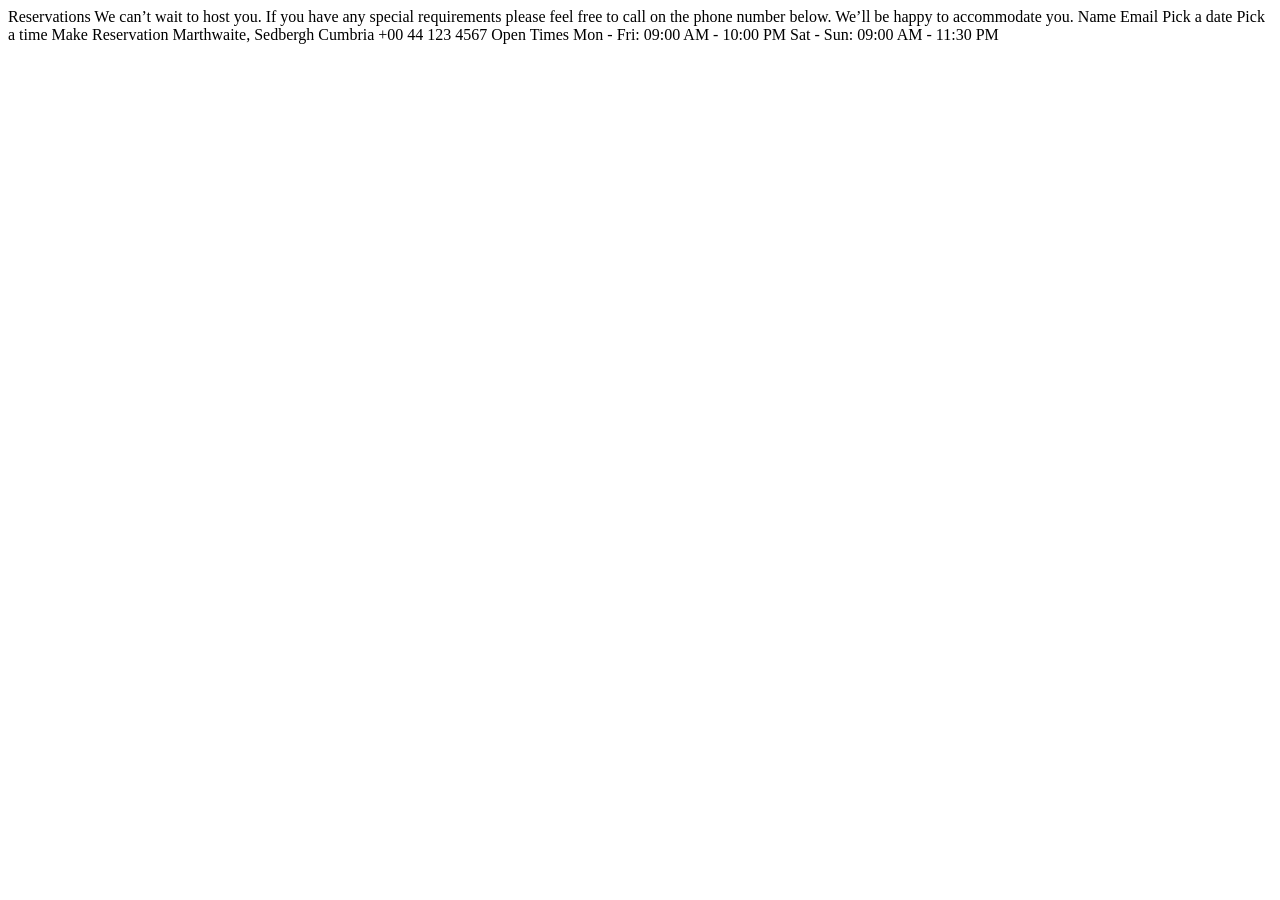
==== starter-code/booking.html @ 2c785da1 "first commit" ====
<!DOCTYPE html>
<html lang="en">
<head>
  <meta charset="UTF-8">
  <meta name="viewport" content="width=device-width, initial-scale=1.0">

  <link rel="icon" type="image/png" sizes="32x32" href="./images/favicon-32x32.png">
  
  <title>Frontend Mentor | Dine Website Challenge</title>
</head>
<body>

  Reservations

  We can’t wait to host you. If you have any special requirements please feel free to 
  call on the phone number below. We’ll be happy to accommodate you.



  Name
  Email
  Pick a date
  Pick a time

  Make Reservation



  Marthwaite, Sedbergh
  Cumbria
  +00 44 123 4567

  Open Times
  Mon - Fri: 09:00 AM - 10:00 PM
  Sat - Sun: 09:00 AM - 11:30 PM

</body>
</html>
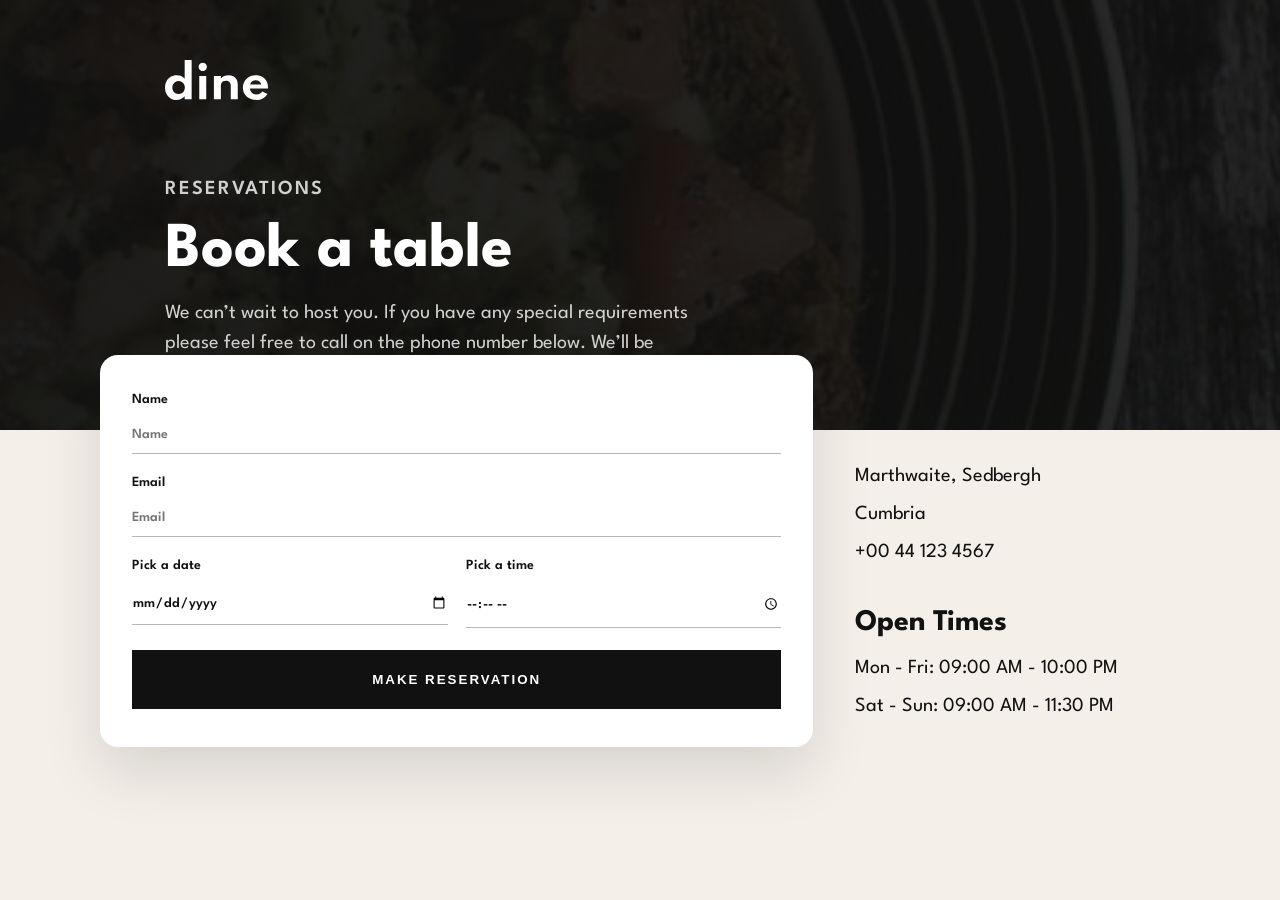
==== commit ff67f54f: "Add booking page and CTA links" ====
--- a/starter-code/booking.html
+++ b/starter-code/booking.html
@@ -5,34 +5,68 @@
   <meta name="viewport" content="width=device-width, initial-scale=1.0">
 
   <link rel="icon" type="image/png" sizes="32x32" href="./images/favicon-32x32.png">
-  
-  <title>Frontend Mentor | Dine Website Challenge</title>
+  <link rel="stylesheet" href="./styles.css">
+  <link rel="preconnect" href="https://fonts.googleapis.com">
+  <link rel="preconnect" href="https://fonts.gstatic.com" crossorigin>
+  <link href="https://fonts.googleapis.com/css2?family=League+Spartan:wght@100..900&display=swap" rel="stylesheet">
+
+  <title>Dine | Book a Table</title>
 </head>
-<body>
+<body class="booking-page">
+  <header class="booking-hero">
+    <div class="booking-topbar">
+      <a href="./index.html" class="logo-link" aria-label="Go back to home page">
+        <img src="./images/logo.svg" alt="Dine logo">
+      </a>
+    </div>
 
-  Reservations
+    <div class="booking-intro">
+      <p class="eyebrow">Reservations</p>
+      <h1>Book a table</h1>
+      <p>We can’t wait to host you. If you have any special requirements please feel free to call on the phone number below. We’ll be happy to accommodate you.</p>
+    </div>
+  </header>
 
-  We can’t wait to host you. If you have any special requirements please feel free to 
-  call on the phone number below. We’ll be happy to accommodate you.
+  <main class="booking-shell">
+    <section class="reservation-card" aria-label="Booking form">
+      <form class="reservation-form">
+        <label class="field">
+          <span>Name</span>
+          <input type="text" name="name" placeholder="Name" required>
+        </label>
 
+        <label class="field">
+          <span>Email</span>
+          <input type="email" name="email" placeholder="Email" required>
+        </label>
 
+        <div class="field-row">
+          <label class="field">
+            <span>Pick a date</span>
+            <input type="date" name="date" required>
+          </label>
 
-  Name
-  Email
-  Pick a date
-  Pick a time
+          <label class="field">
+            <span>Pick a time</span>
+            <input type="time" name="time" required>
+          </label>
+        </div>
 
-  Make Reservation
+        <button type="submit" class="primary-btn">Make Reservation</button>
+      </form>
+    </section>
 
+    <aside class="booking-info" aria-label="Restaurant information">
+      <p class="address-line">Marthwaite, Sedbergh</p>
+      <p class="address-line">Cumbria</p>
+      <p class="address-line">+00 44 123 4567</p>
 
-
-  Marthwaite, Sedbergh
-  Cumbria
-  +00 44 123 4567
-
-  Open Times
-  Mon - Fri: 09:00 AM - 10:00 PM
-  Sat - Sun: 09:00 AM - 11:30 PM
-
+      <div class="opening-hours">
+        <h2>Open Times</h2>
+        <p>Mon - Fri: 09:00 AM - 10:00 PM</p>
+        <p>Sat - Sun: 09:00 AM - 11:30 PM</p>
+      </div>
+    </aside>
+  </main>
 </body>
 </html>
--- a/starter-code/styles.css
+++ b/starter-code/styles.css
@@ -0,0 +1,437 @@
+* {
+    margin: 0;
+    padding: 0;
+    box-sizing: border-box;
+}
+
+body {
+    background-color: hsl(0, 69%, 3%);
+    font-family: "League Spartan", sans-serif;
+}
+
+.hero {
+    background-image:
+
+        linear-gradient(to right,
+            black 38%,
+            rgba(50, 50, 50, 0.2)38%,
+            rgba(50, 50, 50, 0.2)100%),
+        url("./images/homepage/hero-bg-desktop.jpg");
+    background-repeat: no-repeat;
+    background-size: cover;
+
+}
+
+.hero-header {
+    padding: 65px 0px 198px 165px;
+    display: flex;
+    flex-direction: column;
+    gap: 153px;
+}
+
+.hero-content {
+    color: white;
+
+    h1 {
+        font-size: 80px;
+        font-weight: 300;
+        line-height: 1;
+        width: 508px;
+    }
+
+    p {
+        margin-top: 10px;
+        font-size: 20px;
+        font-weight: 400;
+        line-height: 1.5;
+        width: 445px;
+        margin-bottom: 40px;
+
+    }
+
+    .btn {
+        text-decoration: none;
+        color: white;
+        font-size: 17px;
+        font-weight: 600;
+        line-height: 95%;
+        border: 1px solid #FFFFFF;
+        padding: 24px 56px;
+        letter-spacing: 2.5px;
+        text-transform: uppercase;
+    }
+}
+
+.highlights {
+    display: flex;
+    flex-direction: column;
+    gap: 121px;
+    background-color: white;
+}
+
+.highlights-item {
+    display: flex;
+    gap: 125px;
+    padding-top: 200px;
+    padding-right: 165px;
+    padding-left: 165px;
+    background-image: url("./images/patterns/pattern-curve-top-right.svg");
+    background-repeat: no-repeat;
+    background-position: 0px 320px;
+}
+
+.highlight-content {
+    h2 {
+        font-size: 48px;
+        font-weight: 700;
+        line-height: 1;
+        width: 445px;
+        margin-top: 48px;
+    }
+
+    p {
+        font-size: 20px;
+        font-weight: 400;
+        line-height: 1.5;
+        width: 445px;
+        margin-top: 24px;
+    }
+
+}
+
+.highlight-image {
+    margin-top: -256px;
+}
+
+.highlight-item-reversed {
+    background-image: url("./images/patterns/pattern-curve-top-left.svg");
+    background-repeat: no-repeat;
+    background-position: 570px 320px;
+}
+
+.item-two {
+    display: flex;
+}
+
+.divide-lines {
+    margin-top: 300px;
+    margin-left: -30px;
+}
+
+.menu {
+    display: flex;
+    flex-direction: column;
+    gap: 121px;
+    background-color: black;
+    color: #FFFFFF;
+}
+
+.menu-item {
+    display: flex;
+    gap: 125px;
+    padding-top: 200px;
+    padding-right: 165px;
+    padding-left: 165px;
+    margin-bottom: 320px;
+}
+
+.menu-content {
+    width: 445px;
+    height: 210px;
+    margin-top: -35px;
+    display: flex;
+    flex-direction: column;
+    gap: 24px;
+
+    h2 {
+        font-size: 40px;
+        font-weight: 700;
+        line-height: 1;
+        width: 380;
+    }
+
+    p {
+        font-size: 19px;
+        font-weight: 400;
+        line-height: 1.5;
+        width: 445px;
+        margin-top: 24px;
+    }
+}
+
+.menu-item-list {
+    display: flex;
+    flex-direction: column;
+    align-items: flex-start;
+    gap: 24px;
+
+    h4 {
+        width: 306px;
+        height: 24px;
+        font-weight: 700;
+        font-size: 20px;
+        letter-spacing: -0.25px;
+    }
+
+    p {
+
+        width: 300px;
+        height: 39px;
+        font-weight: 400;
+        font-size: 13px;
+        line-height: 162.5%;
+
+    }
+
+}
+
+.top-menu {
+    display: flex;
+    flex-direction: row;
+    align-items: center;
+    gap: 40px;
+    width: 540px;
+    height: 96px;
+}
+
+.middle-menu {
+    display: flex;
+    flex-direction: row;
+    align-items: center;
+    gap: 40px;
+    width: 540px;
+    height: 96px;
+}
+
+.bottom-menu {
+    display: flex;
+    flex-direction: row;
+    align-items: center;
+    gap: 40px;
+    width: 540px;
+    height: 96px;
+}
+
+.line {
+    display: flex;
+}
+
+.Family-Gathering {
+    display: flex;
+    flex-direction: column;
+    gap: 121px;
+    background-color: white;
+}
+
+.Family-item {
+    display: flex;
+    gap: 125px;
+    padding-top: 200px;
+    padding-right: 165px;
+    padding-left: 165px;
+    background-image: url("./images/patterns/pattern-curve-top-right.svg");
+    background-repeat: no-repeat;
+    background-position: -350px 0px;
+}
+
+.Family-space {
+    display: flex;
+    flex-direction: column;
+    align-items: flex-start;
+    padding: 0px;
+    gap: 80px;
+
+    h2 {
+        font-size: 48px;
+        font-weight: 700;
+        line-height: 1;
+        width: 445px;
+        margin-top: 48px;
+    }
+
+    p {
+        font-size: 19px;
+        font-weight: 400;
+        line-height: 1.5;
+        width: 445px;
+        margin-top: 24px;
+    }
+
+    .btn {
+        text-decoration: none;
+        color: white;
+        font-size: 17px;
+        font-weight: 600;
+        line-height: 95%;
+        border: 1px solid black;
+        padding: 24px 56px;
+        letter-spacing: 2.5px;
+        text-transform: uppercase;
+        background-color: black;
+    }
+}
+
+.divides-lines {
+    margin-top: -26px;
+    margin-left: -1283px;
+}
+
+.Family-content {
+    display: flex;
+    flex-direction: column;
+    gap: 10px;
+}
+
+.booking-page {
+    background: #f4efe9;
+    color: #111111;
+}
+
+.booking-hero {
+    background:
+        linear-gradient(to right, rgba(17, 17, 17, 0.8), rgba(17, 17, 17, 0.6)),
+        url("./images/homepage/ready-bg-desktop.jpg") center/cover no-repeat;
+    min-height: 430px;
+    padding: 60px 165px 0;
+    color: #ffffff;
+}
+
+.booking-topbar {
+    display: flex;
+    align-items: center;
+}
+
+.logo-link {
+    display: inline-block;
+}
+
+.booking-intro {
+    max-width: 540px;
+    padding-top: 70px;
+}
+
+.eyebrow {
+    font-size: 14px;
+    font-weight: 600;
+    letter-spacing: 2px;
+    text-transform: uppercase;
+    margin-bottom: 18px;
+}
+
+.booking-intro h1 {
+    font-size: 64px;
+    font-weight: 700;
+    line-height: 0.9;
+    margin-bottom: 18px;
+}
+
+.booking-intro p {
+    font-size: 20px;
+    line-height: 1.5;
+    color: rgba(255, 255, 255, 0.8);
+}
+
+.booking-shell {
+    max-width: 1120px;
+    margin: -75px auto 80px;
+    padding: 0 20px;
+    display: flex;
+    align-items: flex-end;
+    gap: 42px;
+}
+
+.reservation-card {
+    flex: 1.6;
+    background: #ffffff;
+    border-radius: 18px;
+    box-shadow: 0 25px 60px rgba(0, 0, 0, 0.12);
+    padding: 38px 32px;
+}
+
+.reservation-form {
+    display: grid;
+    gap: 22px;
+}
+
+.field-row {
+    display: grid;
+    grid-template-columns: repeat(2, minmax(0, 1fr));
+    gap: 18px;
+}
+
+.field {
+    display: flex;
+    flex-direction: column;
+    gap: 10px;
+    font-size: 14px;
+    font-weight: 600;
+    color: #111111;
+}
+
+.field input {
+    border: none;
+    border-bottom: 1px solid rgba(17, 17, 17, 0.3);
+    padding: 12px 0;
+    font: inherit;
+    color: #111111;
+    background: transparent;
+}
+
+.field input:focus {
+    outline: none;
+    border-bottom-color: #111111;
+}
+
+.primary-btn {
+    border: none;
+    background: #111111;
+    color: #ffffff;
+    text-transform: uppercase;
+    letter-spacing: 2px;
+    font-weight: 600;
+    padding: 22px 30px;
+    cursor: pointer;
+    transition: opacity 0.25s ease;
+}
+
+.primary-btn:hover {
+    opacity: 0.9;
+}
+
+.booking-info {
+    flex: 0.8;
+    padding: 36px 0 18px;
+    color: #111111;
+}
+
+.address-line,
+.opening-hours p {
+    font-size: 20px;
+    line-height: 1.5;
+    margin-bottom: 8px;
+}
+
+.opening-hours {
+    margin-top: 42px;
+}
+
+.opening-hours h2 {
+    font-size: 30px;
+    margin-bottom: 16px;
+}
+
+@media (max-width: 800px) {
+    .booking-hero {
+        padding-left: 24px;
+        padding-right: 24px;
+    }
+
+    .booking-shell {
+        flex-direction: column;
+        margin-top: -40px;
+    }
+
+    .field-row {
+        grid-template-columns: 1fr;
+    }
+}
